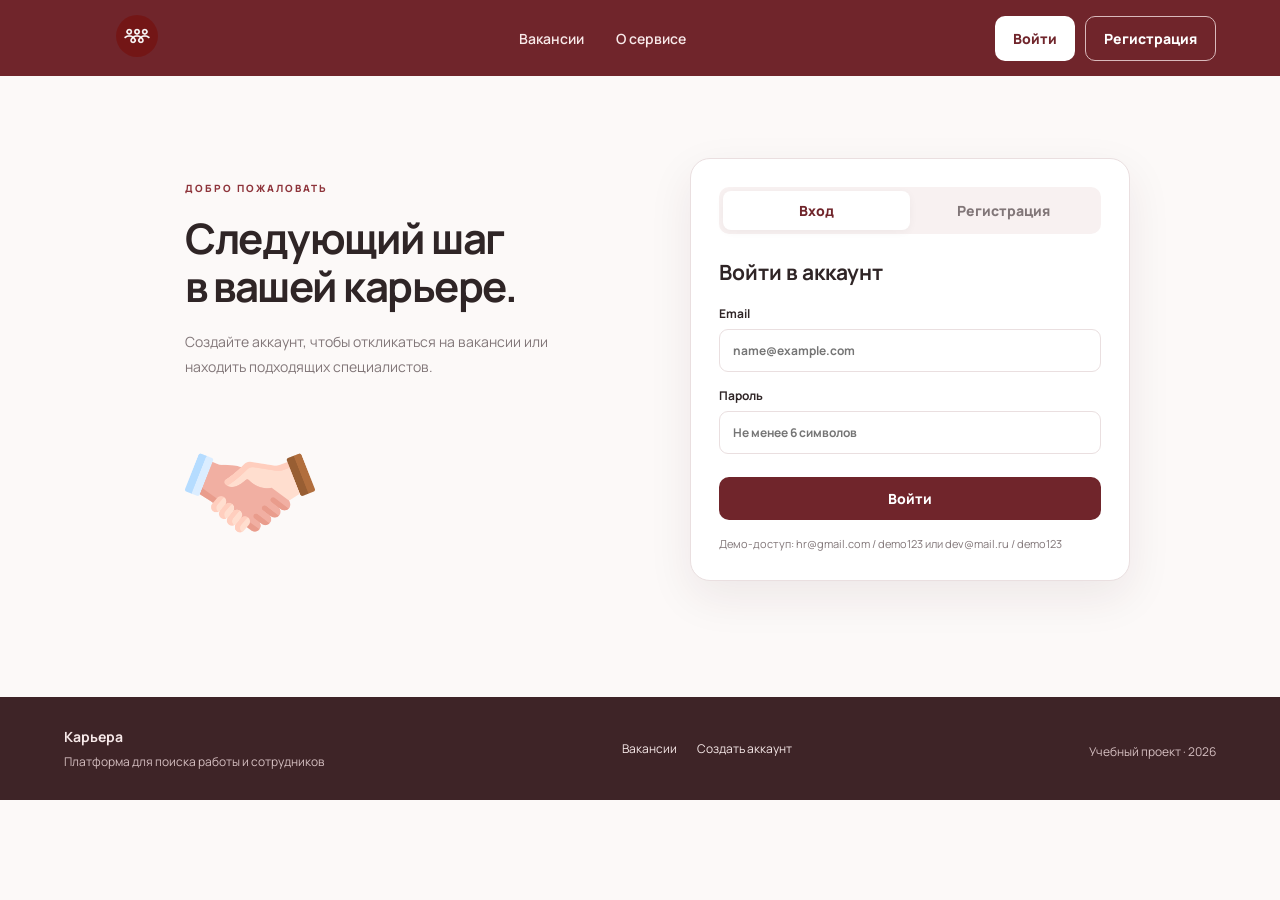
==== applicant.html @ 32a64653 "first commit" ====
<!doctype html>
<html lang="ru">
  <head>
    <meta charset="UTF-8" />
    <meta name="viewport" content="width=device-width, initial-scale=1.0" />
    <title>Кабинет соискателя — Карьера</title>
    <link rel="stylesheet" href="style.css" />
  </head>
  <body>
    <header class="site-header">
      <a class="brand" href="index.html"
        ><img src="images/main logo.svg" alt="Карьера"
      /></a>
      <nav>
        <a href="vacancies.html">Вакансии</a
        ><a href="index.html#about">О сервисе</a>
      </nav>
      <div class="header-actions" id="headerActions">
        <a class="btn btn-light" href="auth.html">Войти</a
        ><a class="btn btn-outline-light" href="auth.html?mode=register"
          >Регистрация</a
        >
      </div>
    </header>
    <main class="page-shell">
      <section class="dashboard-top">
        <div>
          <span class="eyebrow">ЛИЧНЫЙ КАБИНЕТ</span>
          <h1>Кабинет соискателя</h1>
          <p>Управляйте резюме и отслеживайте свои отклики.</p>
        </div>
        <button class="btn btn-primary" id="logoutBtn">Выйти</button>
      </section>
      <div class="dashboard-grid">
        <aside class="sidebar panel">
          <div class="user-mini" id="applicantIdentity"></div>
          <a class="side-link active" href="#resume">Моё резюме</a
          ><a class="side-link" href="#myApplications">Мои отклики</a
          ><a class="side-link" href="vacancies.html">Найти вакансию</a>
        </aside>
        <div class="dashboard-content">
          <section class="panel section-panel" id="resume">
            <div class="section-heading">
              <div>
                <span class="eyebrow">ПРОФИЛЬ</span>
                <h2>Моё резюме</h2>
              </div>
              <button class="btn btn-primary" id="editResumeBtn">
                Редактировать
              </button>
            </div>
            <div id="resumeView"></div>
            <form id="resumeForm" class="form-grid" hidden>
              <label
                >Желаемая должность<input
                  name="title"
                  required
                  placeholder="Например, Frontend-разработчик" /></label
              ><label
                >Город<input name="city" required placeholder="Минск" /></label
              ><label
                >Опыт работы, лет<input
                  name="experience"
                  type="number"
                  min="0"
                  max="50"
                  value="0" /></label
              ><label
                >Навыки (через запятую)<input
                  name="skills"
                  placeholder="JavaScript, HTML, CSS" /></label
              ><label class="full"
                >О себе<textarea
                  name="about"
                  rows="4"
                  placeholder="Расскажите о профессиональном опыте"
                ></textarea>
              </label>
              <div class="form-actions full">
                <button class="btn btn-primary">Сохранить резюме</button
                ><button
                  type="button"
                  class="btn btn-soft"
                  id="cancelResumeBtn"
                >
                  Отмена
                </button>
              </div>
            </form>
          </section>
          <section class="panel section-panel" id="myApplications">
            <div class="section-heading">
              <div>
                <span class="eyebrow">ИСТОРИЯ</span>
                <h2>Мои отклики</h2>
              </div>
            </div>
            <div id="applicantApplications" class="stack-list"></div>
          </section>
          <section class="section-panel">
            <div class="section-heading">
              <div>
                <span class="eyebrow">ПОДБОРКА</span>
                <h2>Подходящие вакансии</h2>
              </div>
              <a class="text-link" href="vacancies.html">Все вакансии →</a>
            </div>
            <div id="applicantSuggestions" class="vacancy-grid"></div>
          </section>
        </div>
      </div>
    </main>
    <footer class="footer">
      <div>
        <strong>Карьера</strong>
        <p>Платформа для поиска работы и сотрудников</p>
      </div>
      <div>
        <a href="vacancies.html">Вакансии</a
        ><a href="auth.html?mode=register">Создать аккаунт</a>
      </div>
      <small>Учебный проект · 2026</small>
    </footer>
    <div id="toast" class="toast" role="status"></div>
    <script src="script.js"></script>
  </body>
</html>
---- style.css ----
@import url("https://fonts.googleapis.com/css2?family=Manrope:wght@400;500;600;700;800&display=swap");
:root {
  --wine: #70252b;
  --wine2: #8e343b;
  --ink: #2f2526;
  --muted: #817678;
  --pink: #f7eeee;
  --line: #eadfe0;
  --paper: #fff;
  --bg: #fcf9f8;
  --green: #267653;
  --shadow: 0 16px 45px rgba(64, 31, 34, 0.08);
}
* {
  box-sizing: border-box;
}
html {
  scroll-behavior: smooth;
}
body {
  margin: 0;
  background: var(--bg);
  color: var(--ink);
  font-family: Manrope, Arial, sans-serif;
  font-size: 14px;
}
a {
  color: inherit;
  text-decoration: none;
}
button,
input,
select,
textarea {
  font: inherit;
}
button,
a {
  -webkit-tap-highlight-color: transparent;
}
.site-header {
  height: 76px;
  background: var(--wine);
  display: flex;
  align-items: center;
  justify-content: space-between;
  padding: 0 max(5vw, 24px);
  color: #fff;
  gap: 30px;
}
.brand img {
  width: 145px;
  max-height: 42px;
  object-fit: contain;
}
.site-header nav {
  display: flex;
  gap: 32px;
  margin: auto;
}
.site-header nav a {
  color: #f8e9e9;
  font-weight: 600;
}
.site-header nav a:hover {
  color: #fff;
}
.header-actions {
  display: flex;
  gap: 10px;
}
.btn {
  border: 0;
  border-radius: 10px;
  padding: 12px 18px;
  font-weight: 800;
  cursor: pointer;
  display: inline-flex;
  align-items: center;
  justify-content: center;
  transition: 0.2s;
}
.btn:hover {
  transform: translateY(-1px);
  filter: brightness(0.97);
}
.btn-primary {
  background: var(--wine);
  color: #fff;
}
.btn-light {
  background: #fff;
  color: var(--wine);
}
.btn-outline-light {
  background: transparent;
  border: 1px solid #d9babc;
  color: #fff;
}
.btn-soft {
  background: #f5e9e9;
  color: var(--wine);
}
.btn-wide {
  width: 100%;
  margin-top: 8px;
}
.page-shell {
  max-width: 1200px;
  margin: 0 auto;
  padding: 36px 24px 70px;
}
.hero {
  display: grid;
  grid-template-columns: 1fr 0.95fr;
  gap: 42px;
  align-items: center;
  min-height: 430px;
}
.hero-copy {
  padding: 30px 0;
}
.eyebrow {
  font-size: 10px;
  letter-spacing: 2px;
  font-weight: 800;
  color: var(--wine2);
}
h1,
h2,
h3,
p {
  margin-top: 0;
}
.hero h1 {
  font-size: clamp(38px, 5vw, 62px);
  line-height: 1.12;
  letter-spacing: -2px;
  margin: 18px 0;
}
.hero h1 em {
  font-style: normal;
  color: var(--wine2);
}
.hero-copy > p,
.page-heading p,
.dashboard-top p {
  color: var(--muted);
  line-height: 1.8;
  max-width: 540px;
}
.hero-art {
  border-radius: 26px;
  overflow: hidden;
  background: #f1e5e3;
  box-shadow: var(--shadow);
}
.hero-art img {
  display: block;
  width: 100%;
  height: 340px;
  object-fit: cover;
}
.hero-search {
  display: grid;
  grid-template-columns: 1fr 145px auto;
  gap: 8px;
  background: #fff;
  padding: 8px;
  border: 1px solid var(--line);
  border-radius: 14px;
  box-shadow: var(--shadow);
  margin: 28px 0 16px;
}
.hero-search input {
  min-width: 0;
  border: 0;
  padding: 12px;
  outline: none;
}
.hero-links {
  display: flex;
  gap: 10px;
}
.stats {
  display: grid;
  grid-template-columns: repeat(3, 1fr);
  gap: 15px;
  margin: 24px 0 70px;
}
.stats div {
  background: #fff;
  border: 1px solid var(--line);
  border-radius: 16px;
  padding: 22px 25px;
  display: flex;
  align-items: center;
  gap: 15px;
}
.stats b {
  font-size: 28px;
  color: var(--wine);
}
.stats span {
  color: var(--muted);
  font-size: 12px;
}
.section {
  margin: 60px 0;
}
.section-heading {
  display: flex;
  justify-content: space-between;
  align-items: center;
  gap: 15px;
  margin-bottom: 22px;
}
.section-heading h2,
.section-panel h2 {
  font-size: 25px;
  margin: 7px 0 0;
  letter-spacing: -0.6px;
}
.text-link {
  color: var(--wine2);
  font-weight: 800;
  background: none;
  border: 0;
  cursor: pointer;
}
.feature-grid,
.vacancy-grid {
  display: grid;
  grid-template-columns: repeat(3, 1fr);
  gap: 16px;
}
.feature-card,
.panel,
.vacancy-card {
  background: #fff;
  border: 1px solid var(--line);
  border-radius: 17px;
  padding: 23px;
  box-shadow: 0 7px 24px rgba(64, 31, 34, 0.035);
}
.feature-icon {
  width: 42px;
  height: 42px;
  border-radius: 13px;
  background: var(--pink);
  display: grid;
  place-items: center;
  color: var(--wine);
  font-size: 24px;
  margin-bottom: 18px;
}
.feature-card h3 {
  margin-bottom: 8px;
}
.feature-card p,
.vacancy-card p {
  color: var(--muted);
  line-height: 1.7;
  margin-bottom: 0;
}
.vacancy-card {
  padding: 20px;
}
.vacancy-card h3 {
  margin: 12px 0 6px;
  font-size: 17px;
}
.company-line,
.meta-line {
  display: flex;
  align-items: center;
  gap: 8px;
  color: var(--muted);
  font-size: 12px;
}
.salary {
  font-weight: 800;
  color: var(--wine);
  margin: 15px 0;
}
.tag {
  display: inline-flex;
  background: #f7eeee;
  color: var(--wine);
  padding: 6px 9px;
  border-radius: 20px;
  font-size: 11px;
  font-weight: 700;
  margin: 3px 4px 0 0;
}
.card-actions {
  display: flex;
  gap: 8px;
  margin-top: 16px;
}
.card-actions .btn {
  padding: 9px 13px;
  font-size: 12px;
}
.page-heading {
  margin: 10px 0 28px;
}
.page-heading h1,
.dashboard-top h1 {
  font-size: 34px;
  letter-spacing: -1px;
  margin: 10px 0;
}
.catalog-layout {
  display: grid;
  grid-template-columns: 260px 1fr;
  gap: 24px;
}
.filters {
  height: max-content;
  display: grid;
  gap: 16px;
}
.filters label,
.auth-card label,
.form-grid label {
  display: grid;
  gap: 7px;
  font-weight: 700;
  font-size: 12px;
}
.filter-title {
  display: flex;
  justify-content: space-between;
  align-items: center;
}
.filter-title h3 {
  margin: 0;
}
.filters input,
.filters select,
.auth-card input,
.form-grid input,
.form-grid select,
.form-grid textarea,
.filter-row input,
.filter-row select {
  width: 100%;
  padding: 12px 13px;
  border: 1px solid var(--line);
  border-radius: 9px;
  background: #fff;
  outline: none;
  color: var(--ink);
}
input:focus,
select:focus,
textarea:focus {
  border-color: #b9787d !important;
  box-shadow: 0 0 0 3px #f6e9e9;
}
.results-bar {
  display: flex;
  justify-content: space-between;
  align-items: center;
  margin: 0 0 14px;
  color: var(--muted);
  font-weight: 700;
}
.results-bar select {
  padding: 9px;
  border: 1px solid var(--line);
  border-radius: 9px;
  background: #fff;
}
.stack-list {
  display: grid;
  gap: 12px;
}
.job-row,
.application-row,
.resume-row {
  background: #fff;
  border: 1px solid var(--line);
  border-radius: 14px;
  padding: 18px;
  display: flex;
  justify-content: space-between;
  gap: 20px;
  align-items: center;
}
.job-row h3,
.application-row h3,
.resume-row h3 {
  margin: 0 0 6px;
  font-size: 16px;
}
.row-main {
  min-width: 0;
  flex: 1;
}
.row-side {
  display: flex;
  flex-direction: column;
  align-items: flex-end;
  gap: 9px;
}
.empty-state {
  padding: 28px;
  text-align: center;
  border: 1px dashed #d9c7c9;
  border-radius: 13px;
  color: var(--muted);
}
.auth-wrap {
  display: grid;
  grid-template-columns: 1fr 440px;
  gap: 70px;
  max-width: 980px;
  margin: 30px auto;
  align-items: center;
}
.auth-aside {
  padding: 35px;
}
.auth-aside h1 {
  font-size: 42px;
  line-height: 1.15;
  letter-spacing: -1.5px;
  margin: 18px 0;
}
.auth-aside p {
  color: var(--muted);
  line-height: 1.8;
}
.auth-aside img {
  width: 130px;
  margin-top: 35px;
}
.auth-card {
  background: #fff;
  border: 1px solid var(--line);
  border-radius: 20px;
  padding: 28px;
  box-shadow: var(--shadow);
}
.auth-tabs {
  display: flex;
  background: #f8f1f1;
  padding: 4px;
  border-radius: 10px;
  margin-bottom: 24px;
}
.tab {
  border: 0;
  background: transparent;
  flex: 1;
  padding: 10px;
  border-radius: 8px;
  color: var(--muted);
  font-weight: 800;
  cursor: pointer;
}
.tab.active {
  background: #fff;
  color: var(--wine);
  box-shadow: 0 2px 8px #0000000b;
}
.auth-card form {
  display: grid;
  gap: 15px;
}
.auth-card h2 {
  margin: 0 0 4px;
}
.auth-card fieldset {
  border: 0;
  padding: 0;
  margin: 0;
  display: grid;
  gap: 8px;
}
.auth-card legend {
  font-weight: 800;
  font-size: 12px;
  margin-bottom: 9px;
}
.role-option {
  display: flex !important;
  grid-template-columns: auto 1fr !important;
  align-items: center;
  border: 1px solid var(--line);
  padding: 12px;
  border-radius: 10px;
  cursor: pointer;
}
.role-option input {
  width: auto;
}
.role-option span {
  display: grid;
  gap: 3px;
}
.role-option small,
.form-note {
  color: var(--muted);
  font-weight: 400;
}
.form-note {
  font-size: 11px;
  line-height: 1.6;
  margin: 0;
}
.dashboard-top {
  display: flex;
  justify-content: space-between;
  align-items: center;
  margin: 8px 0 28px;
}
.dashboard-grid {
  display: grid;
  grid-template-columns: 230px 1fr;
  gap: 22px;
  align-items: start;
}
.sidebar {
  display: grid;
  gap: 8px;
  position: sticky;
  top: 20px;
}
.user-mini {
  padding: 8px 4px 18px;
  border-bottom: 1px solid var(--line);
  font-weight: 800;
  margin-bottom: 7px;
}
.user-mini small {
  display: block;
  color: var(--muted);
  font-weight: 500;
  margin-top: 4px;
}
.side-link {
  padding: 11px 12px;
  border-radius: 9px;
  color: var(--muted);
  font-weight: 700;
}
.side-link:hover,
.side-link.active {
  background: var(--pink);
  color: var(--wine);
}
.dashboard-content {
  display: grid;
  gap: 20px;
  min-width: 0;
}
.section-panel {
  padding: 23px;
}
.section-panel .section-heading {
  margin-bottom: 18px;
}
.resume-summary {
  background: #fbf6f5;
  padding: 18px;
  border-radius: 12px;
}
.resume-summary h3 {
  margin: 0 0 7px;
}
.form-grid {
  display: grid;
  grid-template-columns: 1fr 1fr;
  gap: 14px;
  margin-top: 18px;
}
.form-grid .full {
  grid-column: 1/-1;
}
.form-grid textarea {
  resize: vertical;
}
.form-actions {
  display: flex;
  gap: 10px;
}
.filter-row {
  display: grid;
  grid-template-columns: 1fr 190px 190px;
  gap: 9px;
  margin-bottom: 14px;
}
.status {
  display: inline-flex;
  border-radius: 20px;
  padding: 6px 10px;
  background: #f5eeee;
  color: var(--wine);
  font-size: 11px;
  font-weight: 800;
}
.status.green {
  background: #eaf5ef;
  color: var(--green);
}
.row-actions {
  display: flex;
  gap: 7px;
  flex-wrap: wrap;
}
.row-actions select {
  padding: 8px;
  border: 1px solid var(--line);
  border-radius: 8px;
  background: #fff;
}
.footer {
  background: #3e2427;
  color: #f7e9e9;
  padding: 30px max(5vw, 24px);
  display: flex;
  align-items: center;
  justify-content: space-between;
  gap: 20px;
}
.footer p,
.footer small {
  color: #d5bfc1;
  font-size: 12px;
  margin: 7px 0 0;
}
.footer > div:nth-child(2) {
  display: flex;
  gap: 20px;
  font-size: 12px;
}
.toast {
  position: fixed;
  bottom: 24px;
  right: 24px;
  background: #2f2526;
  color: #fff;
  padding: 13px 18px;
  border-radius: 10px;
  box-shadow: var(--shadow);
  opacity: 0;
  transform: translateY(12px);
  transition: 0.25s;
  pointer-events: none;
  z-index: 20;
}
.toast.show {
  opacity: 1;
  transform: translateY(0);
}
[hidden] {
  display: none !important;
}
@media (max-width: 850px) {
  .site-header {
    padding: 0 18px;
  }
  .site-header nav {
    display: none;
  }
  .hero {
    grid-template-columns: 1fr;
  }
  .hero-art img {
    height: 240px;
  }
  .auth-wrap {
    grid-template-columns: 1fr;
    gap: 20px;
  }
  .auth-aside {
    padding: 10px;
  }
  .auth-aside img {
    display: none;
  }
  .catalog-layout {
    grid-template-columns: 1fr;
  }
  .filters {
    grid-template-columns: 1fr 1fr;
  }
  .filter-title {
    grid-column: 1/-1;
  }
  .dashboard-grid {
    grid-template-columns: 1fr;
  }
  .sidebar {
    position: static;
    grid-template-columns: repeat(3, 1fr);
  }
  .user-mini {
    grid-column: 1/-1;
  }
  .feature-grid,
  .vacancy-grid {
    grid-template-columns: repeat(2, 1fr);
  }
  .filter-row {
    grid-template-columns: 1fr 1fr;
  }
  .filter-row input:first-child {
    grid-column: 1/-1;
  }
}
@media (max-width: 560px) {
  .page-shell {
    padding: 24px 15px 50px;
  }
  .site-header {
    height: 66px;
  }
  .brand img {
    width: 115px;
  }
  .header-actions {
    gap: 6px;
  }
  .header-actions .btn {
    font-size: 11px;
    padding: 9px;
  }
  .hero h1 {
    font-size: 39px;
  }
  .hero-search {
    grid-template-columns: 1fr;
  }
  .hero-search input {
    border-bottom: 1px solid var(--line);
  }
  .stats {
    grid-template-columns: 1fr;
    margin-bottom: 45px;
  }
  .stats div {
    padding: 15px;
  }
  .feature-grid,
  .vacancy-grid {
    grid-template-columns: 1fr;
  }
  .section-heading {
    align-items: flex-start;
  }
  .job-row,
  .application-row,
  .resume-row {
    align-items: flex-start;
    flex-direction: column;
  }
  .row-side {
    align-items: flex-start;
  }
  .filters {
    grid-template-columns: 1fr;
  }
  .filter-title {
    grid-column: auto;
  }
  .auth-card {
    padding: 20px;
  }
  .auth-aside h1 {
    font-size: 34px;
  }
  .dashboard-top {
    align-items: flex-start;
  }
  .dashboard-top h1 {
    font-size: 27px;
  }
  .form-grid {
    grid-template-columns: 1fr;
  }
  .form-grid .full {
    grid-column: auto;
  }
  .filter-row {
    grid-template-columns: 1fr;
  }
  .filter-row input:first-child {
    grid-column: auto;
  }
  .sidebar {
    grid-template-columns: 1fr 1fr;
  }
  .footer {
    align-items: flex-start;
    flex-direction: column;
  }
  .footer > div:nth-child(2) {
    flex-wrap: wrap;
  }
}
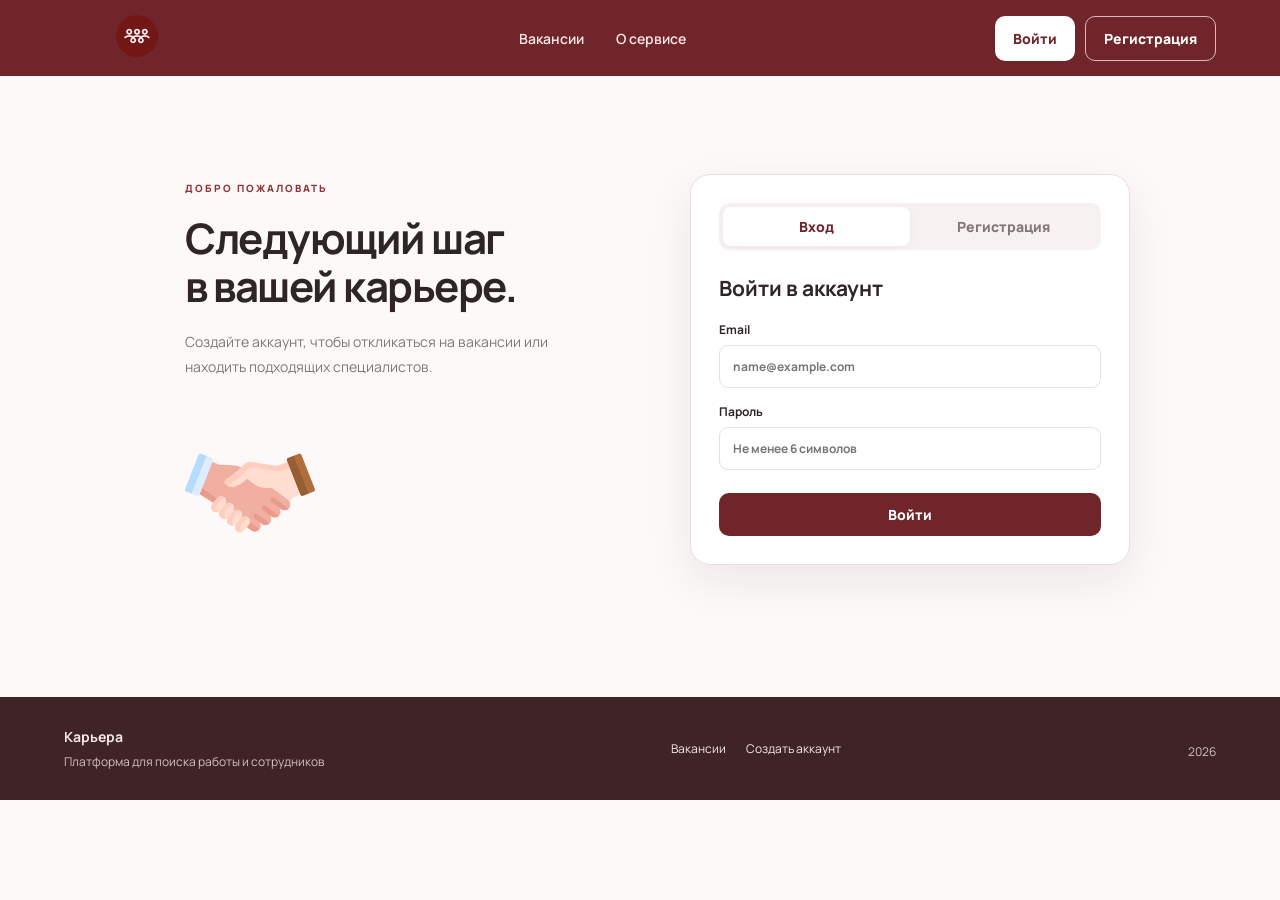
==== commit 45e30660: "final" ====
--- a/applicant.html
+++ b/applicant.html
@@ -117,7 +117,7 @@
       </div>
       <div>
         <a href="vacancies.html">Вакансии</a
-        ><a href="auth.html?mode=register">Создать аккаунт</a>
+        >
       </div>
       <small>Учебный проект · 2026</small>
     </footer>
